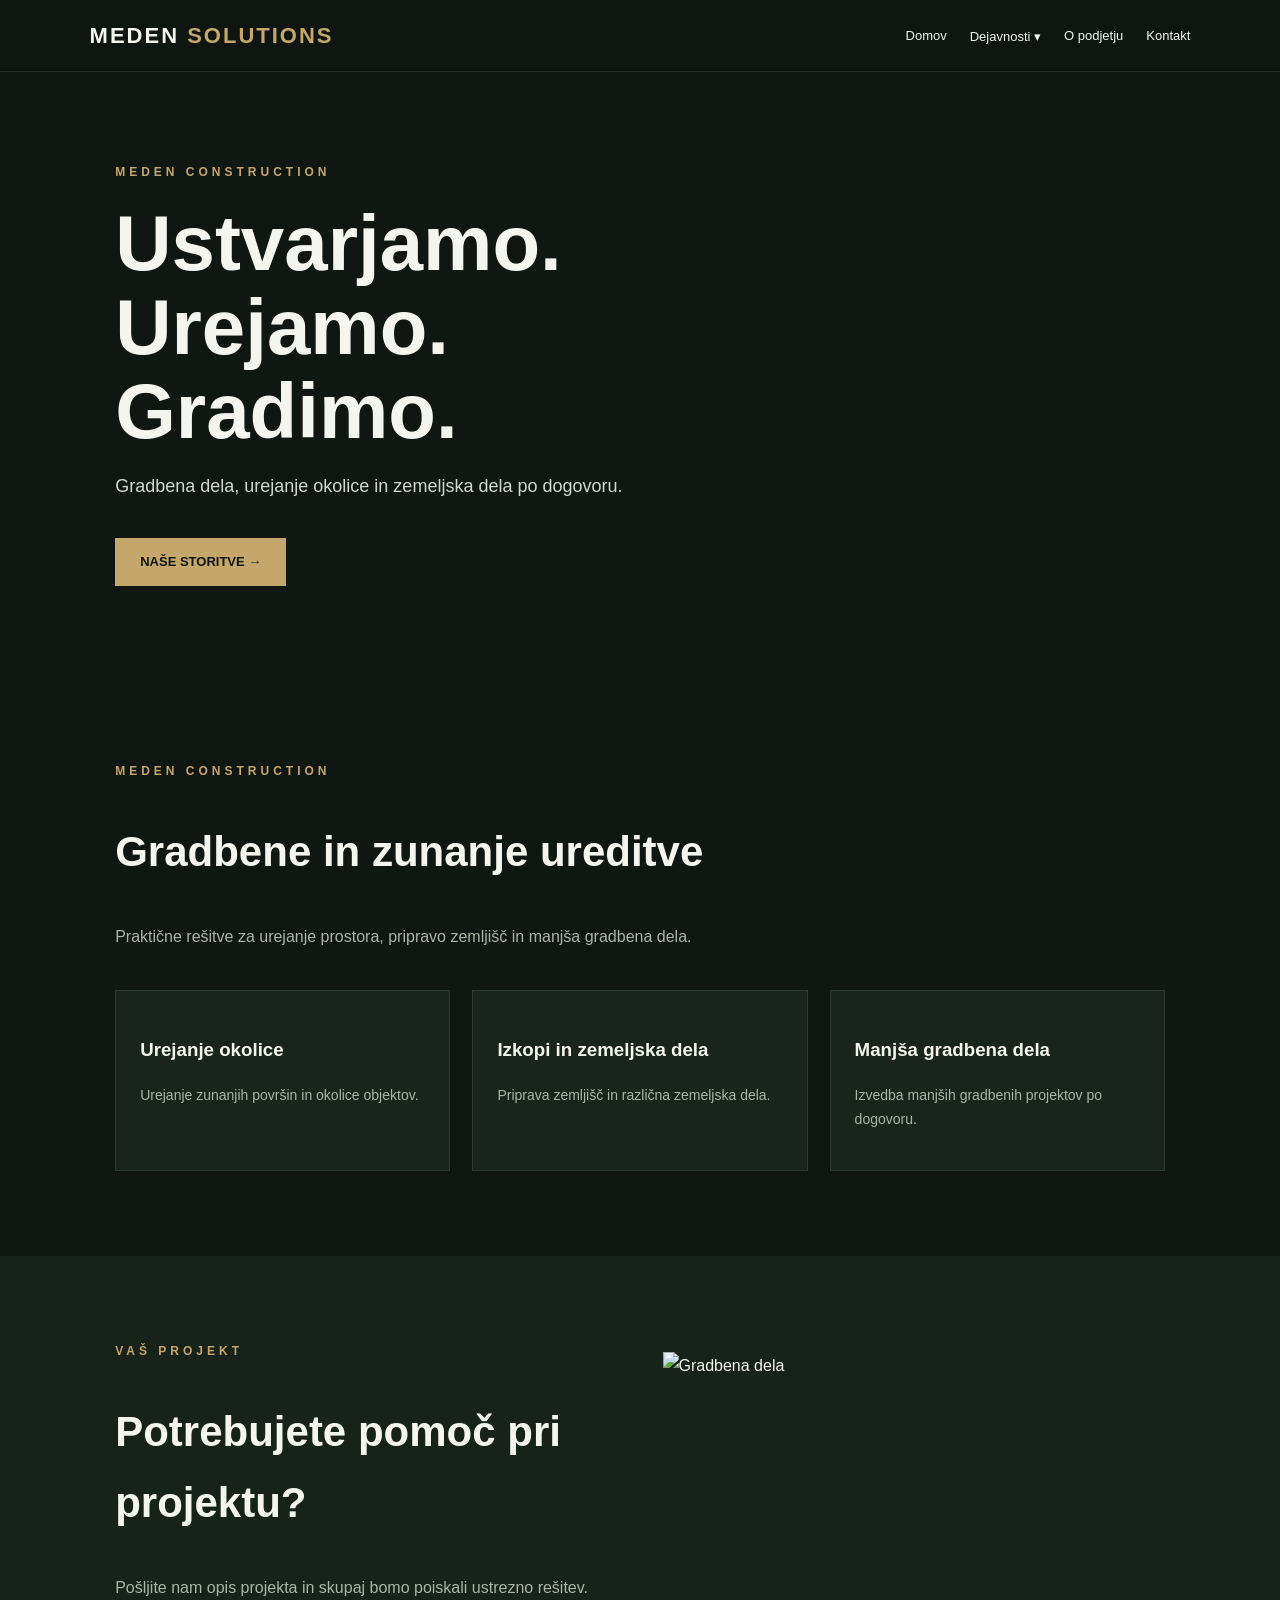
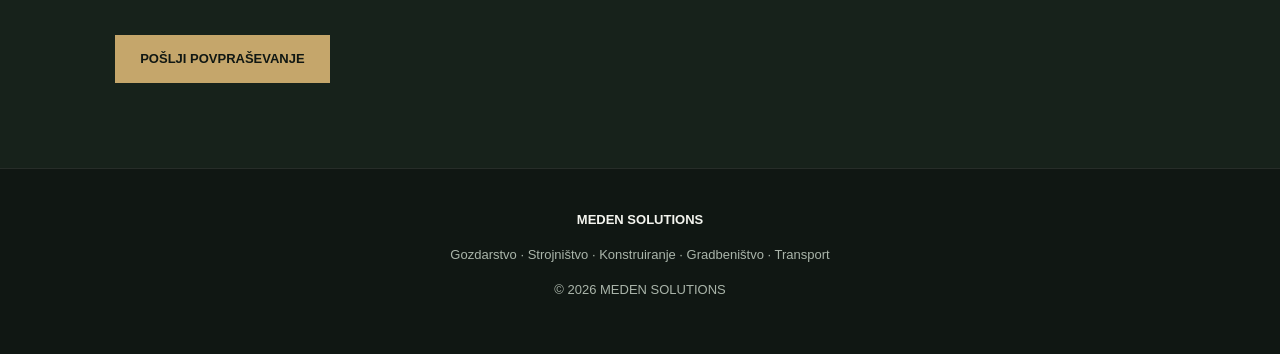
==== construction.html @ c06048f8 "Create construction.html" ====
<!DOCTYPE html>
<html lang="sl">
<head>
<meta charset="UTF-8">
<meta name="viewport" content="width=device-width, initial-scale=1">
<title>Meden Construction | MEDEN SOLUTIONS</title>
<link rel="stylesheet" href="css/style.css">
</head>
<body>

<header>
  <a class="logo" href="index.html">
    MEDEN <span>SOLUTIONS</span>
  </a>

  <button class="menu-btn" onclick="toggleMenu()"
  aria-label="Odpri meni" aria-expanded="false">☰</button>

  <nav id="navigation">
    <a href="index.html">Domov</a>

    <div class="dropdown">
      <a href="index.html#dejavnosti">Dejavnosti ▾</a>
      <div class="dropdown-content">
        <a href="forest.html">Meden Forest</a>
        <a href="industry.html">Meden Industry</a>
        <a href="engineering.html">Meden Engineering</a>
        <a href="construction.html">Meden Construction</a>
        <a href="transport.html">Meden Transport</a>
        <a href="services.html">Meden Services</a>
      </div>
    </div>

    <a href="index.html#podjetje">O podjetju</a>
    <a href="kontakt.html">Kontakt</a>
  </nav>
</header>

<main>

<div class="hero"
style="background-image:linear-gradient(90deg,#101713f5,#10171380),url('https://images.unsplash.com/photo-1504307651254-35680f356dfd?w=1800');background-position:center;background-size:cover">

  <div class="hero-content">
    <div class="eyebrow">MEDEN CONSTRUCTION</div>
    <h1>Ustvarjamo.<br>Urejamo.<br>Gradimo.</h1>
    <p>
      Gradbena dela, urejanje okolice
      in zemeljska dela po dogovoru.
    </p>
    <a class="btn" href="#storitve">NAŠE STORITVE →</a>
  </div>
</div>

<section id="storitve">
  <div class="eyebrow">MEDEN CONSTRUCTION</div>
  <h2>Gradbene in zunanje ureditve</h2>

  <p class="intro">
    Praktične rešitve za urejanje prostora,
    pripravo zemljišč in manjša gradbena dela.
  </p>

  <div class="grid">
    <div class="card">
      <div class="card-content">
        <h3>Urejanje okolice</h3>
        <p>Urejanje zunanjih površin in okolice objektov.</p>
      </div>
    </div>

    <div class="card">
      <div class="card-content">
        <h3>Izkopi in zemeljska dela</h3>
        <p>Priprava zemljišč in različna zemeljska dela.</p>
      </div>
    </div>

    <div class="card">
      <div class="card-content">
        <h3>Manjša gradbena dela</h3>
        <p>Izvedba manjših gradbenih projektov po dogovoru.</p>
      </div>
    </div>
  </div>
</section>

<section class="light">
  <div class="about">
    <div>
      <div class="eyebrow">VAŠ PROJEKT</div>
      <h2>Potrebujete pomoč pri projektu?</h2>
      <p class="intro">
        Pošljite nam opis projekta in skupaj
        bomo poiskali ustrezno rešitev.
      </p>
      <a class="btn" href="kontakt.html?dejavnost=Meden%20Construction">
        POŠLJI POVPRAŠEVANJE
      </a>
    </div>

    <img
    src="https://images.unsplash.com/photo-1504307651254-35680f356dfd?w=1000"
    alt="Gradbena dela">
  </div>
</section>

</main>

<footer>
  <strong>MEDEN SOLUTIONS</strong>
  <p>Gozdarstvo · Strojništvo · Konstruiranje · Gradbeništvo · Transport</p>
  <p>© 2026 MEDEN SOLUTIONS</p>
</footer>

<script src="js/main.js"></script>
</body>
</html>
---- css/style.css ----
:root {
  --bg: #101713;
  --panel: #19241d;
  --panel-light: #202d24;
  --green: #355b40;
  --gold: #c5a66b;
  --white: #f4f5ef;
  --muted: #aab5aa;
  --border: #ffffff18;
}

* {
  box-sizing: border-box;
}

html {
  scroll-behavior: smooth;
  scroll-padding-top: 90px;
}

body {
  margin: 0;
  background: var(--bg);
  color: var(--white);
  font-family: Arial, sans-serif;
  line-height: 1.7;
}

a { color: inherit; }

header {
  position: sticky;
  top: 0;
  z-index: 100;
  padding: 17px 7%;
  background: #101713f5;
  backdrop-filter: blur(15px);
  border-bottom: 1px solid var(--border);
  display: flex;
  justify-content: space-between;
  align-items: center;
}

.logo {
  font-size: 22px;
  font-weight: 800;
  letter-spacing: 2px;
  text-decoration: none;
}

.logo span { color: var(--gold); }

nav {
  display: flex;
  align-items: center;
  gap: 23px;
}

nav a {
  text-decoration: none;
  font-size: 13px;
  transition: .2s;
}

nav a:hover,
nav a.active { color: var(--gold); }

.dropdown { position: relative; }

.dropdown-content {
  display: none;
  position: absolute;
  top: 100%;
  left: -15px;
  min-width: 230px;
  padding: 12px;
  background: var(--panel);
  border: 1px solid var(--border);
  border-top: 2px solid var(--gold);
}

.dropdown:hover .dropdown-content,
.dropdown:focus-within .dropdown-content {
  display: block;
}

.dropdown-content a {
  display: block;
  padding: 9px;
}

.menu-btn {
  display: none;
  background: none;
  border: 0;
  color: white;
  font-size: 27px;
  cursor: pointer;
}

.hero {
  min-height: 570px;
  padding: 90px 9%;
  display: flex;
  align-items: center;
  background:
    linear-gradient(90deg,#101713f5,#10171380),
    url("https://images.unsplash.com/photo-1511497584788-876760111969?w=1800")
    center/cover;
}

.hero-content { max-width: 750px; }

.eyebrow {
  color: var(--gold);
  font-size: 12px;
  letter-spacing: 4px;
  font-weight: bold;
}

h1 {
  font-size: clamp(44px,7vw,78px);
  line-height: 1.08;
  margin: 18px 0;
}

h2 { font-size: clamp(30px,4vw,42px); }

.hero p {
  color: #d0d8cf;
  max-width: 600px;
  font-size: 18px;
}

.btn {
  display: inline-block;
  padding: 13px 25px;
  margin-top: 18px;
  background: var(--gold);
  color: #101713;
  text-decoration: none;
  border: 0;
  font-weight: bold;
  font-size: 13px;
  cursor: pointer;
  transition: .25s;
}

.btn:hover {
  background: #e0c58e;
  transform: translateY(-3px);
}

section { padding: 85px 9%; }

.light { background: #17221b; }

.intro {
  color: var(--muted);
  max-width: 720px;
}

.grid {
  display: grid;
  grid-template-columns: repeat(auto-fit,minmax(240px,1fr));
  gap: 22px;
  margin-top: 40px;
}

.card {
  background: var(--panel);
  border: 1px solid var(--border);
  transition: .3s;
  overflow: hidden;
}

.card:hover {
  transform: translateY(-5px);
  border-color: var(--gold);
}

.card img {
  width: 100%;
  height: 195px;
  object-fit: cover;
}

.card-content { padding: 24px; }

.card p { color: var(--muted); font-size: 14px; }

.card-link {
  color: var(--gold);
  text-decoration: none;
  font-weight: bold;
  font-size: 12px;
}

.about {
  display: grid;
  grid-template-columns: 1fr 1fr;
  gap: 45px;
  align-items: center;
}

.about img {
  width: 100%;
  min-height: 320px;
  object-fit: cover;
}

.contact {
  background: linear-gradient(135deg,#355b40,#19251d);
}

.contact-layout {
  display: grid;
  grid-template-columns: 1fr 1fr;
  gap: 45px;
}

.contact-form {
  background: var(--bg);
  padding: 30px;
  border: 1px solid var(--border);
}

.contact-form label {
  display: block;
  margin: 13px 0 6px;
  font-size: 13px;
}

.contact-form input,
.contact-form select,
.contact-form textarea {
  width: 100%;
  padding: 13px;
  background: var(--panel);
  color: white;
  border: 1px solid #ffffff25;
  font: inherit;
}

.contact-form textarea {
  min-height: 130px;
  resize: vertical;
}

.contact-form input:focus,
.contact-form select:focus,
.contact-form textarea:focus {
  outline: 1px solid var(--gold);
}

.contact-form .btn { width: 100%; }

footer {
  text-align: center;
  padding: 40px 7%;
  color: var(--muted);
  border-top: 1px solid var(--border);
  font-size: 13px;
}

footer strong { color: var(--white); }

@media(max-width:850px) {
  header { padding: 15px 6%; }
  .menu-btn { display: block; }

  nav {
    display: none;
    position: absolute;
    top: 100%;
    left: 0;
    width: 100%;
    padding: 20px;
    background: var(--bg);
    flex-direction: column;
    align-items: stretch;
  }

  nav.open { display: flex; }

  .dropdown-content {
    display: block;
    position: static;
    border: 0;
    padding-left: 20px;
  }

  .hero { min-height: 490px; padding: 70px 7%; }
  section { padding: 60px 7%; }
  .about,.contact-layout { grid-template-columns: 1fr; }
}
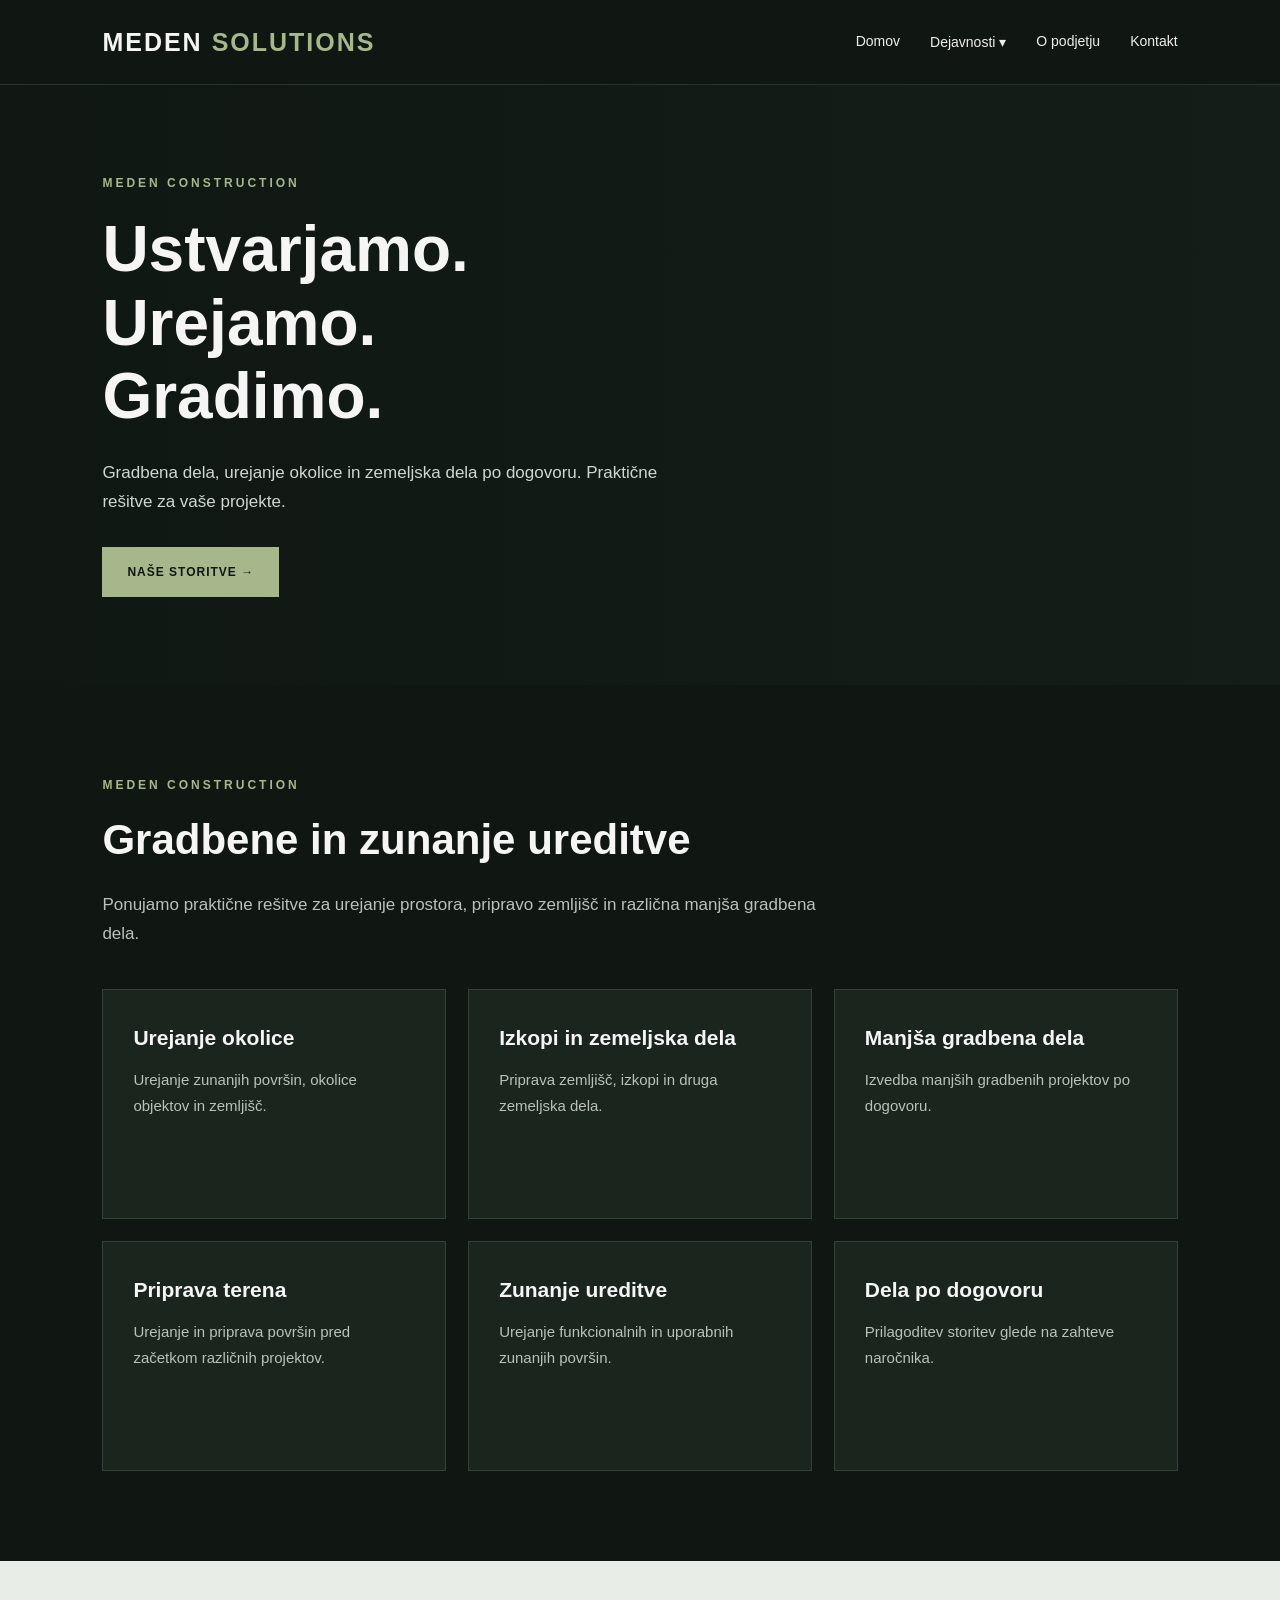
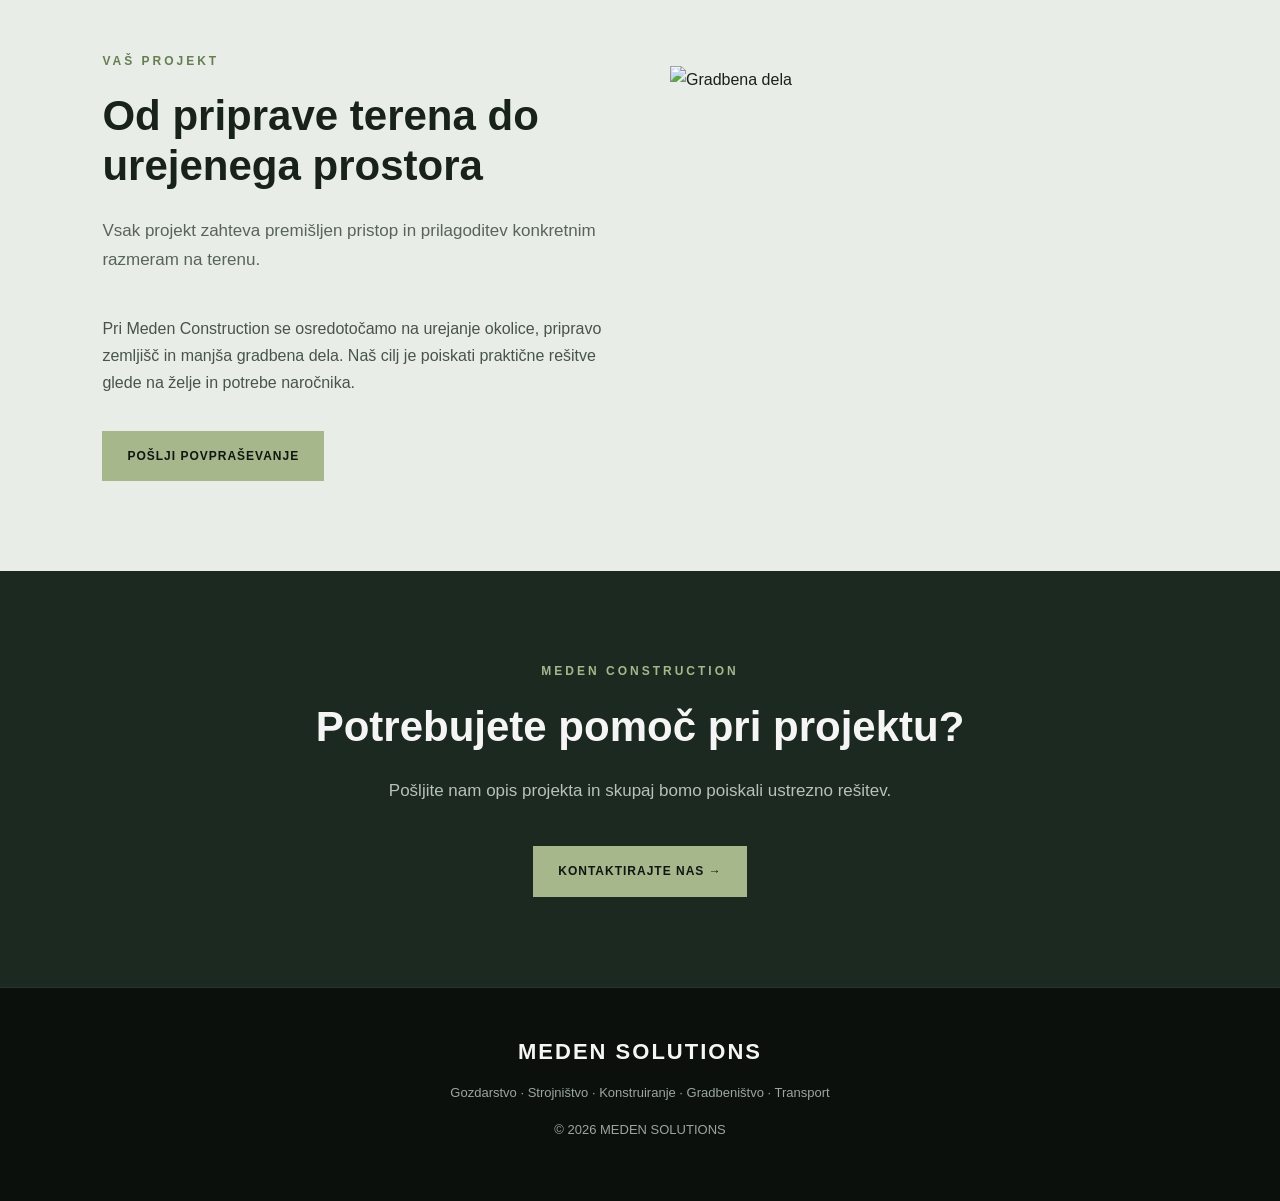
==== commit db583234: "Update construction.html" ====
--- a/construction.html
+++ b/construction.html
@@ -4,24 +4,33 @@
 <head>
 <meta charset="UTF-8">
 <meta name="viewport" content="width=device-width, initial-scale=1">
+
 <title>Meden Construction | MEDEN SOLUTIONS</title>
+
 <link rel="stylesheet" href="css/style.css">
 </head>
+
 <body>
 
+<!-- GLAVA -->
 <header>
+
   <a class="logo" href="index.html">
     MEDEN <span>SOLUTIONS</span>
   </a>
 
-  <button class="menu-btn" onclick="toggleMenu()"
-  aria-label="Odpri meni" aria-expanded="false">☰</button>
+  <button class="menu-btn"
+  onclick="toggleMenu()"
+  aria-label="Odpri meni"
+  aria-expanded="false">☰</button>
 
   <nav id="navigation">
+
     <a href="index.html">Domov</a>
 
     <div class="dropdown">
       <a href="index.html#dejavnosti">Dejavnosti ▾</a>
+
       <div class="dropdown-content">
         <a href="forest.html">Meden Forest</a>
         <a href="industry.html">Meden Industry</a>
@@ -34,86 +43,234 @@
 
     <a href="index.html#podjetje">O podjetju</a>
     <a href="kontakt.html">Kontakt</a>
+
   </nav>
+
 </header>
 
+
 <main>
 
+<!-- UVODNA SEKCIJA -->
 <div class="hero"
-style="background-image:linear-gradient(90deg,#101713f5,#10171380),url('https://images.unsplash.com/photo-1504307651254-35680f356dfd?w=1800');background-position:center;background-size:cover">
+style="background-image:linear-gradient(90deg,#101713f5,#10171370),url('https://images.unsplash.com/photo-1504307651254-35680f356dfd?w=1800');background-position:center;background-size:cover;">
 
   <div class="hero-content">
-    <div class="eyebrow">MEDEN CONSTRUCTION</div>
-    <h1>Ustvarjamo.<br>Urejamo.<br>Gradimo.</h1>
+
+    <div class="eyebrow">
+      MEDEN CONSTRUCTION
+    </div>
+
+    <h1>
+      Ustvarjamo.<br>
+      Urejamo.<br>
+      Gradimo.
+    </h1>
+
     <p>
       Gradbena dela, urejanje okolice
       in zemeljska dela po dogovoru.
+      Praktične rešitve za vaše projekte.
     </p>
-    <a class="btn" href="#storitve">NAŠE STORITVE →</a>
-  </div>
+
+    <a class="btn" href="#storitve">
+      NAŠE STORITVE →
+    </a>
+
+  </div>
+
 </div>
 
+
+<!-- STORITVE -->
 <section id="storitve">
-  <div class="eyebrow">MEDEN CONSTRUCTION</div>
+
+  <div class="eyebrow">
+    MEDEN CONSTRUCTION
+  </div>
+
   <h2>Gradbene in zunanje ureditve</h2>
 
   <p class="intro">
-    Praktične rešitve za urejanje prostora,
-    pripravo zemljišč in manjša gradbena dela.
+    Ponujamo praktične rešitve za urejanje
+    prostora, pripravo zemljišč in različna
+    manjša gradbena dela.
   </p>
 
+
   <div class="grid">
-    <div class="card">
-      <div class="card-content">
+
+    <div class="card">
+      <div class="card-content">
+
         <h3>Urejanje okolice</h3>
-        <p>Urejanje zunanjih površin in okolice objektov.</p>
-      </div>
-    </div>
-
-    <div class="card">
-      <div class="card-content">
+
+        <p>
+          Urejanje zunanjih površin,
+          okolice objektov in zemljišč.
+        </p>
+
+      </div>
+    </div>
+
+
+    <div class="card">
+      <div class="card-content">
+
         <h3>Izkopi in zemeljska dela</h3>
-        <p>Priprava zemljišč in različna zemeljska dela.</p>
-      </div>
-    </div>
-
-    <div class="card">
-      <div class="card-content">
+
+        <p>
+          Priprava zemljišč, izkopi
+          in druga zemeljska dela.
+        </p>
+
+      </div>
+    </div>
+
+
+    <div class="card">
+      <div class="card-content">
+
         <h3>Manjša gradbena dela</h3>
-        <p>Izvedba manjših gradbenih projektov po dogovoru.</p>
-      </div>
-    </div>
-  </div>
+
+        <p>
+          Izvedba manjših gradbenih
+          projektov po dogovoru.
+        </p>
+
+      </div>
+    </div>
+
+
+    <div class="card">
+      <div class="card-content">
+
+        <h3>Priprava terena</h3>
+
+        <p>
+          Urejanje in priprava površin
+          pred začetkom različnih projektov.
+        </p>
+
+      </div>
+    </div>
+
+
+    <div class="card">
+      <div class="card-content">
+
+        <h3>Zunanje ureditve</h3>
+
+        <p>
+          Urejanje funkcionalnih
+          in uporabnih zunanjih površin.
+        </p>
+
+      </div>
+    </div>
+
+
+    <div class="card">
+      <div class="card-content">
+
+        <h3>Dela po dogovoru</h3>
+
+        <p>
+          Prilagoditev storitev
+          glede na zahteve naročnika.
+        </p>
+
+      </div>
+    </div>
+
+  </div>
+
 </section>
 
+
+<!-- PREDSTAVITEV -->
 <section class="light">
+
   <div class="about">
+
     <div>
-      <div class="eyebrow">VAŠ PROJEKT</div>
-      <h2>Potrebujete pomoč pri projektu?</h2>
+
+      <div class="eyebrow">
+        VAŠ PROJEKT
+      </div>
+
+      <h2>Od priprave terena do urejenega prostora</h2>
+
       <p class="intro">
-        Pošljite nam opis projekta in skupaj
-        bomo poiskali ustrezno rešitev.
+        Vsak projekt zahteva premišljen
+        pristop in prilagoditev konkretnim
+        razmeram na terenu.
       </p>
-      <a class="btn" href="kontakt.html?dejavnost=Meden%20Construction">
+
+      <p>
+        Pri Meden Construction se osredotočamo
+        na urejanje okolice, pripravo zemljišč
+        in manjša gradbena dela. Naš cilj je
+        poiskati praktične rešitve glede na
+        želje in potrebe naročnika.
+      </p>
+
+      <a class="btn"
+      href="kontakt.html?dejavnost=Meden%20Construction">
         POŠLJI POVPRAŠEVANJE
       </a>
+
     </div>
 
     <img
     src="https://images.unsplash.com/photo-1504307651254-35680f356dfd?w=1000"
     alt="Gradbena dela">
-  </div>
+
+  </div>
+
 </section>
 
+
+<!-- KONTAKTNI POZIV -->
+<section class="cta">
+
+  <div class="eyebrow">
+    MEDEN CONSTRUCTION
+  </div>
+
+  <h2>Potrebujete pomoč pri projektu?</h2>
+
+  <p class="intro">
+    Pošljite nam opis projekta in skupaj
+    bomo poiskali ustrezno rešitev.
+  </p>
+
+  <a class="btn"
+  href="kontakt.html?dejavnost=Meden%20Construction">
+    KONTAKTIRAJTE NAS →
+  </a>
+
+</section>
+
 </main>
 
+
+<!-- NOGA -->
 <footer>
+
   <strong>MEDEN SOLUTIONS</strong>
-  <p>Gozdarstvo · Strojništvo · Konstruiranje · Gradbeništvo · Transport</p>
+
+  <p>
+    Gozdarstvo · Strojništvo · Konstruiranje ·
+    Gradbeništvo · Transport
+  </p>
+
   <p>© 2026 MEDEN SOLUTIONS</p>
+
 </footer>
 
+
 <script src="js/main.js"></script>
+
 </body>
 </html>
--- a/css/style.css
+++ b/css/style.css
@@ -1,297 +1,460 @@
 
-:root {
-  --bg: #101713;
-  --panel: #19241d;
-  --panel-light: #202d24;
-  --green: #355b40;
-  --gold: #c5a66b;
-  --white: #f4f5ef;
-  --muted: #aab5aa;
-  --border: #ffffff18;
-}
+/* =====================================
+   MEDEN SOLUTIONS - SKUPNI CSS
+===================================== */
+
+/* OSNOVNE NASTAVITVE */
 
 * {
-  box-sizing: border-box;
+    margin: 0;
+    padding: 0;
+    box-sizing: border-box;
 }
 
 html {
-  scroll-behavior: smooth;
-  scroll-padding-top: 90px;
+    scroll-behavior: smooth;
 }
 
 body {
-  margin: 0;
-  background: var(--bg);
-  color: var(--white);
-  font-family: Arial, sans-serif;
-  line-height: 1.7;
-}
-
-a { color: inherit; }
+    font-family: Arial, Helvetica, sans-serif;
+    background: #101713;
+    color: #f5f5f5;
+    line-height: 1.7;
+}
+
+a {
+    text-decoration: none;
+    color: inherit;
+}
+
+img {
+    max-width: 100%;
+    display: block;
+}
+
+section {
+    padding: 90px 8%;
+}
+
+
+/* =====================================
+   GLAVA IN NAVIGACIJA
+===================================== */
 
 header {
-  position: sticky;
-  top: 0;
-  z-index: 100;
-  padding: 17px 7%;
-  background: #101713f5;
-  backdrop-filter: blur(15px);
-  border-bottom: 1px solid var(--border);
-  display: flex;
-  justify-content: space-between;
-  align-items: center;
+    width: 100%;
+    min-height: 85px;
+    padding: 15px 8%;
+    display: flex;
+    align-items: center;
+    justify-content: space-between;
+    background: #101713;
+    border-bottom: 1px solid #29342d;
+    position: relative;
+    z-index: 100;
 }
 
 .logo {
-  font-size: 22px;
-  font-weight: 800;
-  letter-spacing: 2px;
-  text-decoration: none;
-}
-
-.logo span { color: var(--gold); }
+    font-size: 25px;
+    font-weight: 800;
+    letter-spacing: 2px;
+}
+
+.logo span {
+    color: #a6b78b;
+}
 
 nav {
-  display: flex;
-  align-items: center;
-  gap: 23px;
-}
-
-nav a {
-  text-decoration: none;
-  font-size: 13px;
-  transition: .2s;
-}
-
-nav a:hover,
-nav a.active { color: var(--gold); }
-
-.dropdown { position: relative; }
+    display: flex;
+    align-items: center;
+    gap: 30px;
+}
+
+nav > a,
+.dropdown > a {
+    font-size: 14px;
+    color: #eeeeee;
+    transition: color 0.3s;
+}
+
+nav a:hover {
+    color: #a6b78b;
+}
+
+.menu-btn {
+    display: none;
+    background: none;
+    border: none;
+    color: white;
+    font-size: 28px;
+    cursor: pointer;
+}
+
+
+/* SPUSTNI MENI */
+
+.dropdown {
+    position: relative;
+}
 
 .dropdown-content {
-  display: none;
-  position: absolute;
-  top: 100%;
-  left: -15px;
-  min-width: 230px;
-  padding: 12px;
-  background: var(--panel);
-  border: 1px solid var(--border);
-  border-top: 2px solid var(--gold);
-}
-
-.dropdown:hover .dropdown-content,
-.dropdown:focus-within .dropdown-content {
-  display: block;
-}
-
-.dropdown-content a {
-  display: block;
-  padding: 9px;
-}
-
-.menu-btn {
-  display: none;
-  background: none;
-  border: 0;
-  color: white;
-  font-size: 27px;
-  cursor: pointer;
-}
-
-.hero {
-  min-height: 570px;
-  padding: 90px 9%;
-  display: flex;
-  align-items: center;
-  background:
-    linear-gradient(90deg,#101713f5,#10171380),
-    url("https://images.unsplash.com/photo-1511497584788-876760111969?w=1800")
-    center/cover;
-}
-
-.hero-content { max-width: 750px; }
-
-.eyebrow {
-  color: var(--gold);
-  font-size: 12px;
-  letter-spacing: 4px;
-  font-weight: bold;
-}
-
-h1 {
-  font-size: clamp(44px,7vw,78px);
-  line-height: 1.08;
-  margin: 18px 0;
-}
-
-h2 { font-size: clamp(30px,4vw,42px); }
-
-.hero p {
-  color: #d0d8cf;
-  max-width: 600px;
-  font-size: 18px;
-}
-
-.btn {
-  display: inline-block;
-  padding: 13px 25px;
-  margin-top: 18px;
-  background: var(--gold);
-  color: #101713;
-  text-decoration: none;
-  border: 0;
-  font-weight: bold;
-  font-size: 13px;
-  cursor: pointer;
-  transition: .25s;
-}
-
-.btn:hover {
-  background: #e0c58e;
-  transform: translateY(-3px);
-}
-
-section { padding: 85px 9%; }
-
-.light { background: #17221b; }
-
-.intro {
-  color: var(--muted);
-  max-width: 720px;
-}
-
-.grid {
-  display: grid;
-  grid-template-columns: repeat(auto-fit,minmax(240px,1fr));
-  gap: 22px;
-  margin-top: 40px;
-}
-
-.card {
-  background: var(--panel);
-  border: 1px solid var(--border);
-  transition: .3s;
-  overflow: hidden;
-}
-
-.card:hover {
-  transform: translateY(-5px);
-  border-color: var(--gold);
-}
-
-.card img {
-  width: 100%;
-  height: 195px;
-  object-fit: cover;
-}
-
-.card-content { padding: 24px; }
-
-.card p { color: var(--muted); font-size: 14px; }
-
-.card-link {
-  color: var(--gold);
-  text-decoration: none;
-  font-weight: bold;
-  font-size: 12px;
-}
-
-.about {
-  display: grid;
-  grid-template-columns: 1fr 1fr;
-  gap: 45px;
-  align-items: center;
-}
-
-.about img {
-  width: 100%;
-  min-height: 320px;
-  object-fit: cover;
-}
-
-.contact {
-  background: linear-gradient(135deg,#355b40,#19251d);
-}
-
-.contact-layout {
-  display: grid;
-  grid-template-columns: 1fr 1fr;
-  gap: 45px;
-}
-
-.contact-form {
-  background: var(--bg);
-  padding: 30px;
-  border: 1px solid var(--border);
-}
-
-.contact-form label {
-  display: block;
-  margin: 13px 0 6px;
-  font-size: 13px;
-}
-
-.contact-form input,
-.contact-form select,
-.contact-form textarea {
-  width: 100%;
-  padding: 13px;
-  background: var(--panel);
-  color: white;
-  border: 1px solid #ffffff25;
-  font: inherit;
-}
-
-.contact-form textarea {
-  min-height: 130px;
-  resize: vertical;
-}
-
-.contact-form input:focus,
-.contact-form select:focus,
-.contact-form textarea:focus {
-  outline: 1px solid var(--gold);
-}
-
-.contact-form .btn { width: 100%; }
-
-footer {
-  text-align: center;
-  padding: 40px 7%;
-  color: var(--muted);
-  border-top: 1px solid var(--border);
-  font-size: 13px;
-}
-
-footer strong { color: var(--white); }
-
-@media(max-width:850px) {
-  header { padding: 15px 6%; }
-  .menu-btn { display: block; }
-
-  nav {
     display: none;
     position: absolute;
     top: 100%;
     left: 0;
+    min-width: 220px;
+    background: #1c2820;
+    padding: 12px;
+    border: 1px solid #39483c;
+    border-radius: 5px;
+}
+
+.dropdown:hover .dropdown-content {
+    display: block;
+}
+
+.dropdown-content a {
+    display: block;
+    padding: 9px 12px;
+    font-size: 14px;
+}
+
+.dropdown-content a:hover {
+    background: #304034;
+}
+
+
+/* =====================================
+   UVODNA SEKCIJA - HERO
+===================================== */
+
+.hero {
+    min-height: 600px;
+    display: flex;
+    align-items: center;
+    background-color: #17221a;
+    background-position: center;
+    background-size: cover;
+    padding: 80px 8%;
+}
+
+.hero-content {
+    max-width: 750px;
+}
+
+.eyebrow {
+    color: #a6b78b;
+    font-size: 12px;
+    font-weight: bold;
+    letter-spacing: 3px;
+    margin-bottom: 20px;
+    text-transform: uppercase;
+}
+
+.hero h1 {
+    font-size: clamp(38px, 5vw, 66px);
+    line-height: 1.15;
+    margin-bottom: 25px;
+    font-weight: 800;
+}
+
+.hero p {
+    max-width: 600px;
+    color: #d0d6d0;
+    font-size: 17px;
+    margin-bottom: 30px;
+}
+
+
+/* =====================================
+   GUMBI
+===================================== */
+
+.btn {
+    display: inline-block;
+    padding: 15px 25px;
+    background: #a6b78b;
+    color: #101713;
+    font-size: 12px;
+    font-weight: bold;
+    letter-spacing: 1px;
+    transition: 0.3s;
+}
+
+.btn:hover {
+    background: #d0dfb9;
+    transform: translateY(-3px);
+}
+
+
+/* =====================================
+   NASLOVI IN BESEDILO
+===================================== */
+
+h2 {
+    font-size: clamp(28px, 4vw, 42px);
+    line-height: 1.2;
+    margin-bottom: 25px;
+}
+
+h3 {
+    font-size: 21px;
+    margin-bottom: 12px;
+}
+
+p {
+    margin-bottom: 15px;
+}
+
+.intro {
+    max-width: 750px;
+    color: #b9c1ba;
+    font-size: 17px;
+    margin-bottom: 40px;
+}
+
+
+/* =====================================
+   KARTICE DEJAVNOSTI
+===================================== */
+
+.grid {
+    display: grid;
+    grid-template-columns: repeat(3, 1fr);
+    gap: 22px;
+    margin-top: 40px;
+}
+
+.card {
+    background: #1a251e;
+    border: 1px solid #344238;
+    min-height: 230px;
+    transition: 0.3s;
+}
+
+.card:hover {
+    transform: translateY(-6px);
+    border-color: #a6b78b;
+    background: #202e24;
+}
+
+.card-content {
+    padding: 30px;
+}
+
+.card p {
+    color: #b9c1ba;
+    font-size: 15px;
+}
+
+.card-link {
+    display: inline-block;
+    margin-top: 15px;
+    color: #a6b78b;
+    font-size: 12px;
+    font-weight: bold;
+    letter-spacing: 1px;
+}
+
+.card-link:hover {
+    color: white;
+}
+
+
+/* =====================================
+   SVETLA SEKCIJA
+===================================== */
+
+.light {
+    background: #e9ede7;
+    color: #18221a;
+}
+
+.light .intro {
+    color: #58645a;
+}
+
+.light .eyebrow {
+    color: #667d52;
+}
+
+.light p {
+    color: #48544a;
+}
+
+
+/* =====================================
+   O PODJETJU
+===================================== */
+
+.about {
+    display: grid;
+    grid-template-columns: 1fr 1fr;
+    gap: 60px;
+    align-items: center;
+}
+
+.about img {
     width: 100%;
-    padding: 20px;
-    background: var(--bg);
-    flex-direction: column;
-    align-items: stretch;
-  }
-
-  nav.open { display: flex; }
-
-  .dropdown-content {
-    display: block;
-    position: static;
-    border: 0;
-    padding-left: 20px;
-  }
-
-  .hero { min-height: 490px; padding: 70px 7%; }
-  section { padding: 60px 7%; }
-  .about,.contact-layout { grid-template-columns: 1fr; }
-}
+    height: 400px;
+    object-fit: cover;
+}
+
+.about .btn {
+    margin-top: 20px;
+}
+
+
+/* =====================================
+   KONTAKTNI POZIV
+===================================== */
+
+.cta {
+    text-align: center;
+    background: #1b2920;
+}
+
+.cta .intro {
+    margin-left: auto;
+    margin-right: auto;
+}
+
+
+/* =====================================
+   NOGA SPLETNE STRANI
+===================================== */
+
+footer {
+    padding: 45px 8%;
+    text-align: center;
+    background: #0b100d;
+    border-top: 1px solid #29342d;
+}
+
+footer strong {
+    font-size: 22px;
+    letter-spacing: 2px;
+}
+
+footer p {
+    color: #9ba69d;
+    font-size: 13px;
+    margin-top: 12px;
+}
+
+
+/* =====================================
+   MOBILNI TELEFONI IN TABLICE
+===================================== */
+
+@media (max-width: 900px) {
+
+    section {
+        padding: 65px 6%;
+    }
+
+    header {
+        padding: 15px 6%;
+    }
+
+    .grid {
+        grid-template-columns: repeat(2, 1fr);
+    }
+
+    .about {
+        gap: 30px;
+    }
+
+    nav {
+        gap: 15px;
+    }
+}
+
+
+/* =====================================
+   MOBILNA NAVIGACIJA
+===================================== */
+
+@media (max-width: 700px) {
+
+    header {
+        min-height: 75px;
+    }
+
+    .logo {
+        font-size: 21px;
+    }
+
+    .menu-btn {
+        display: block;
+    }
+
+    nav {
+        display: none;
+        position: absolute;
+        top: 100%;
+        left: 0;
+        width: 100%;
+        padding: 20px 6%;
+        background: #101713;
+        border-top: 1px solid #344238;
+        flex-direction: column;
+        align-items: flex-start;
+        gap: 20px;
+    }
+
+    nav.active {
+        display: flex;
+    }
+
+    .dropdown {
+        width: 100%;
+    }
+
+    .dropdown-content {
+        display: block;
+        position: static;
+        border: none;
+        padding: 5px 10px;
+        background: #1a251e;
+        margin-top: 10px;
+    }
+
+    .dropdown-content a {
+        padding: 8px;
+    }
+
+    .hero {
+        min-height: 520px;
+        padding: 60px 6%;
+    }
+
+    .hero h1 {
+        font-size: 38px;
+    }
+
+    .hero p {
+        font-size: 15px;
+    }
+
+    .grid {
+        grid-template-columns: 1fr;
+    }
+
+    .about {
+        grid-template-columns: 1fr;
+    }
+
+    .about img {
+        height: 280px;
+    }
+
+    h2 {
+        font-size: 30px;
+    }
+
+    footer {
+        padding: 35px 6%;
+    }
+}
+
